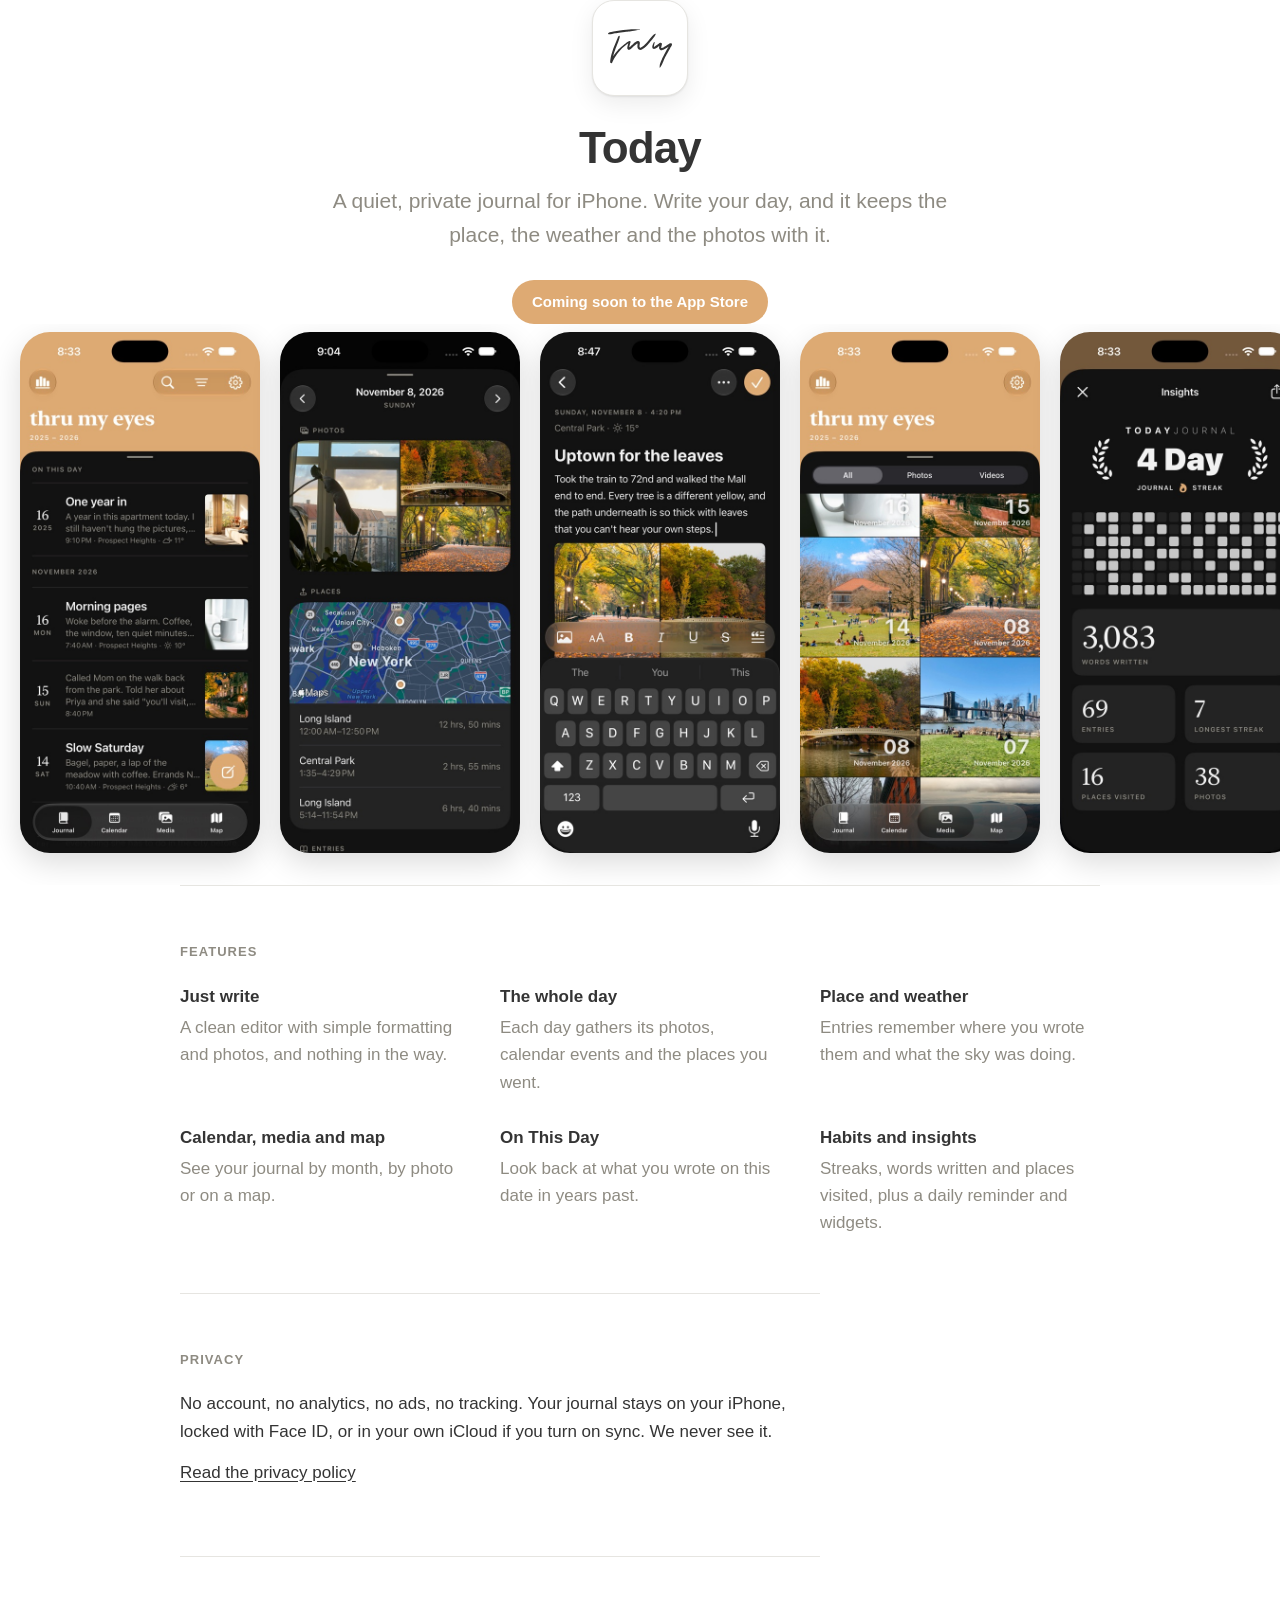
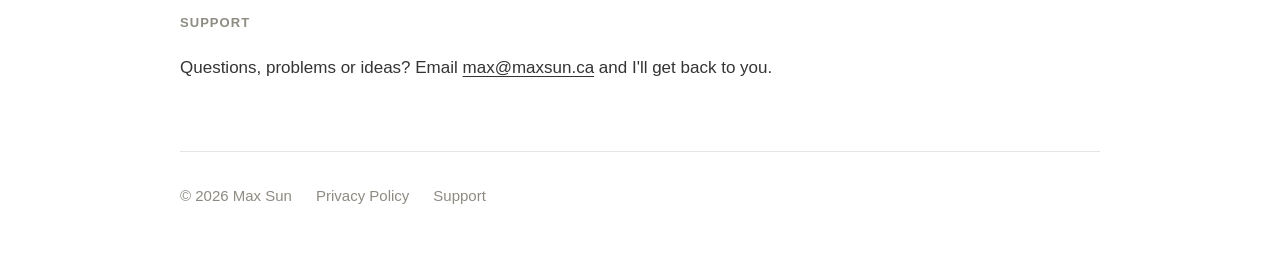
==== docs/index.html @ 7b28aa6d "Website: landing page and privacy policy for GitHub Pages Served from docs/ on main: the landing pag" ====
<!doctype html>
<html lang="en">
<head>
<meta charset="utf-8">
<meta name="viewport" content="width=device-width, initial-scale=1">
<title>Today: Daily Journal</title>
<meta name="description" content="A quiet, private journal for iPhone. Write your day; Today keeps the place, the weather and the photos with it.">
<style>
  :root { --ink: #343434; --stone: #8E8B82; --sand: #DEAA73; --bg: #FFFFFF; --wash: #F3F3F3; --rule: #E6E5E1; }
  @media (prefers-color-scheme: dark) { :root { --ink: #ECEBE8; --stone: #9C9990; --bg: #121212; --wash: #1C1C1C; --rule: #2A2A2A; } }
  * { box-sizing: border-box; }
  body { margin: 0; background: var(--bg); color: var(--ink);
         font: 17px/1.6 -apple-system, BlinkMacSystemFont, "SF Pro Text", "Helvetica Neue", Arial, sans-serif;
         -webkit-text-size-adjust: 100%; }
  .wrap { max-width: 960px; margin: 0 auto; padding: 0 20px; }
  header { text-align: center; padding: 96px 0 56px; }
  .icon { width: 96px; height: 96px; border-radius: 22px; background: var(--bg); margin: 0 auto 28px;
          box-shadow: 0 1px 2px rgba(0,0,0,.08), 0 8px 24px rgba(0,0,0,.08); border: 1px solid var(--rule);
          display: grid; place-items: center; }
  .icon span { width: 64px; height: 40px; background: var(--ink);
               -webkit-mask: url(images/mark.svg) center / contain no-repeat; mask: url(images/mark.svg) center / contain no-repeat; }
  h1 { font-size: 44px; line-height: 1.1; letter-spacing: -0.02em; margin: 0 0 12px; }
  .tagline { font-size: 21px; color: var(--stone); margin: 0 auto 28px; max-width: 30em; }
  .badge { display: inline-block; background: var(--sand); color: #fff; font-weight: 600; font-size: 15px;
           padding: 10px 20px; border-radius: 999px; }
  .shots { display: flex; gap: 20px; overflow-x: auto; padding: 8px 20px 32px; scroll-snap-type: x mandatory;
           justify-content: safe center; }
  .shots img { width: 240px; height: auto; border-radius: 30px; flex: none; scroll-snap-align: center;
               box-shadow: 0 10px 30px rgba(0,0,0,.14); }
  h2 { font-size: 13px; font-weight: 600; letter-spacing: 0.08em; text-transform: uppercase; color: var(--stone);
       margin: 0 0 20px; }
  section { padding: 56px 0; border-top: 1px solid var(--rule); }
  .features { display: grid; grid-template-columns: repeat(auto-fit, minmax(260px, 1fr)); gap: 28px 40px; }
  .features h3 { font-size: 17px; margin: 0 0 4px; }
  .features p { margin: 0; color: var(--stone); }
  .narrow { max-width: 640px; }
  p { margin: 0 0 14px; }
  a { color: inherit; text-underline-offset: 3px; }
  footer { color: var(--stone); font-size: 15px; padding: 32px 0 64px; border-top: 1px solid var(--rule);
           display: flex; gap: 24px; flex-wrap: wrap; }
  footer a { text-decoration: none; }
</style>
</head>
<body>
  <header class="wrap">
    <div class="icon" aria-hidden="true"><span></span></div>
    <h1>Today</h1>
    <p class="tagline">A quiet, private journal for iPhone. Write your day, and it keeps the place, the weather and the photos with it.</p>
    <span class="badge">Coming soon to the App Store</span>
  </header>

  <div class="shots" aria-label="Screenshots">
    <img src="images/journal.jpg" alt="The journal: entries with their date, place, weather and a photo">
    <img src="images/today.jpg" alt="A day: its photos and the places visited">
    <img src="images/editor.jpg" alt="Writing an entry with photos">
    <img src="images/media.jpg" alt="Every photo and video in the journal">
    <img src="images/insights.jpg" alt="Insights: streak, words written, entries and places">
  </div>

  <main class="wrap">
    <section>
      <h2>Features</h2>
      <div class="features">
        <div><h3>Just write</h3><p>A clean editor with simple formatting and photos, and nothing in the way.</p></div>
        <div><h3>The whole day</h3><p>Each day gathers its photos, calendar events and the places you went.</p></div>
        <div><h3>Place and weather</h3><p>Entries remember where you wrote them and what the sky was doing.</p></div>
        <div><h3>Calendar, media and map</h3><p>See your journal by month, by photo or on a map.</p></div>
        <div><h3>On This Day</h3><p>Look back at what you wrote on this date in years past.</p></div>
        <div><h3>Habits and insights</h3><p>Streaks, words written and places visited, plus a daily reminder and widgets.</p></div>
      </div>
    </section>

    <section class="narrow" id="privacy">
      <h2>Privacy</h2>
      <p>No account, no analytics, no ads, no tracking. Your journal stays on your iPhone, locked with Face ID, or in your own iCloud if you turn on sync. We never see it.</p>
      <p><a href="privacy/">Read the privacy policy</a></p>
    </section>

    <section class="narrow" id="support">
      <h2>Support</h2>
      <p>Questions, problems or ideas? Email <a href="mailto:max@maxsun.ca">max@maxsun.ca</a> and I'll get back to you.</p>
    </section>

    <footer>
      <span>© 2026 Max Sun</span>
      <a href="privacy/">Privacy Policy</a>
      <a href="mailto:max@maxsun.ca">Support</a>
    </footer>
  </main>
</body>
</html>
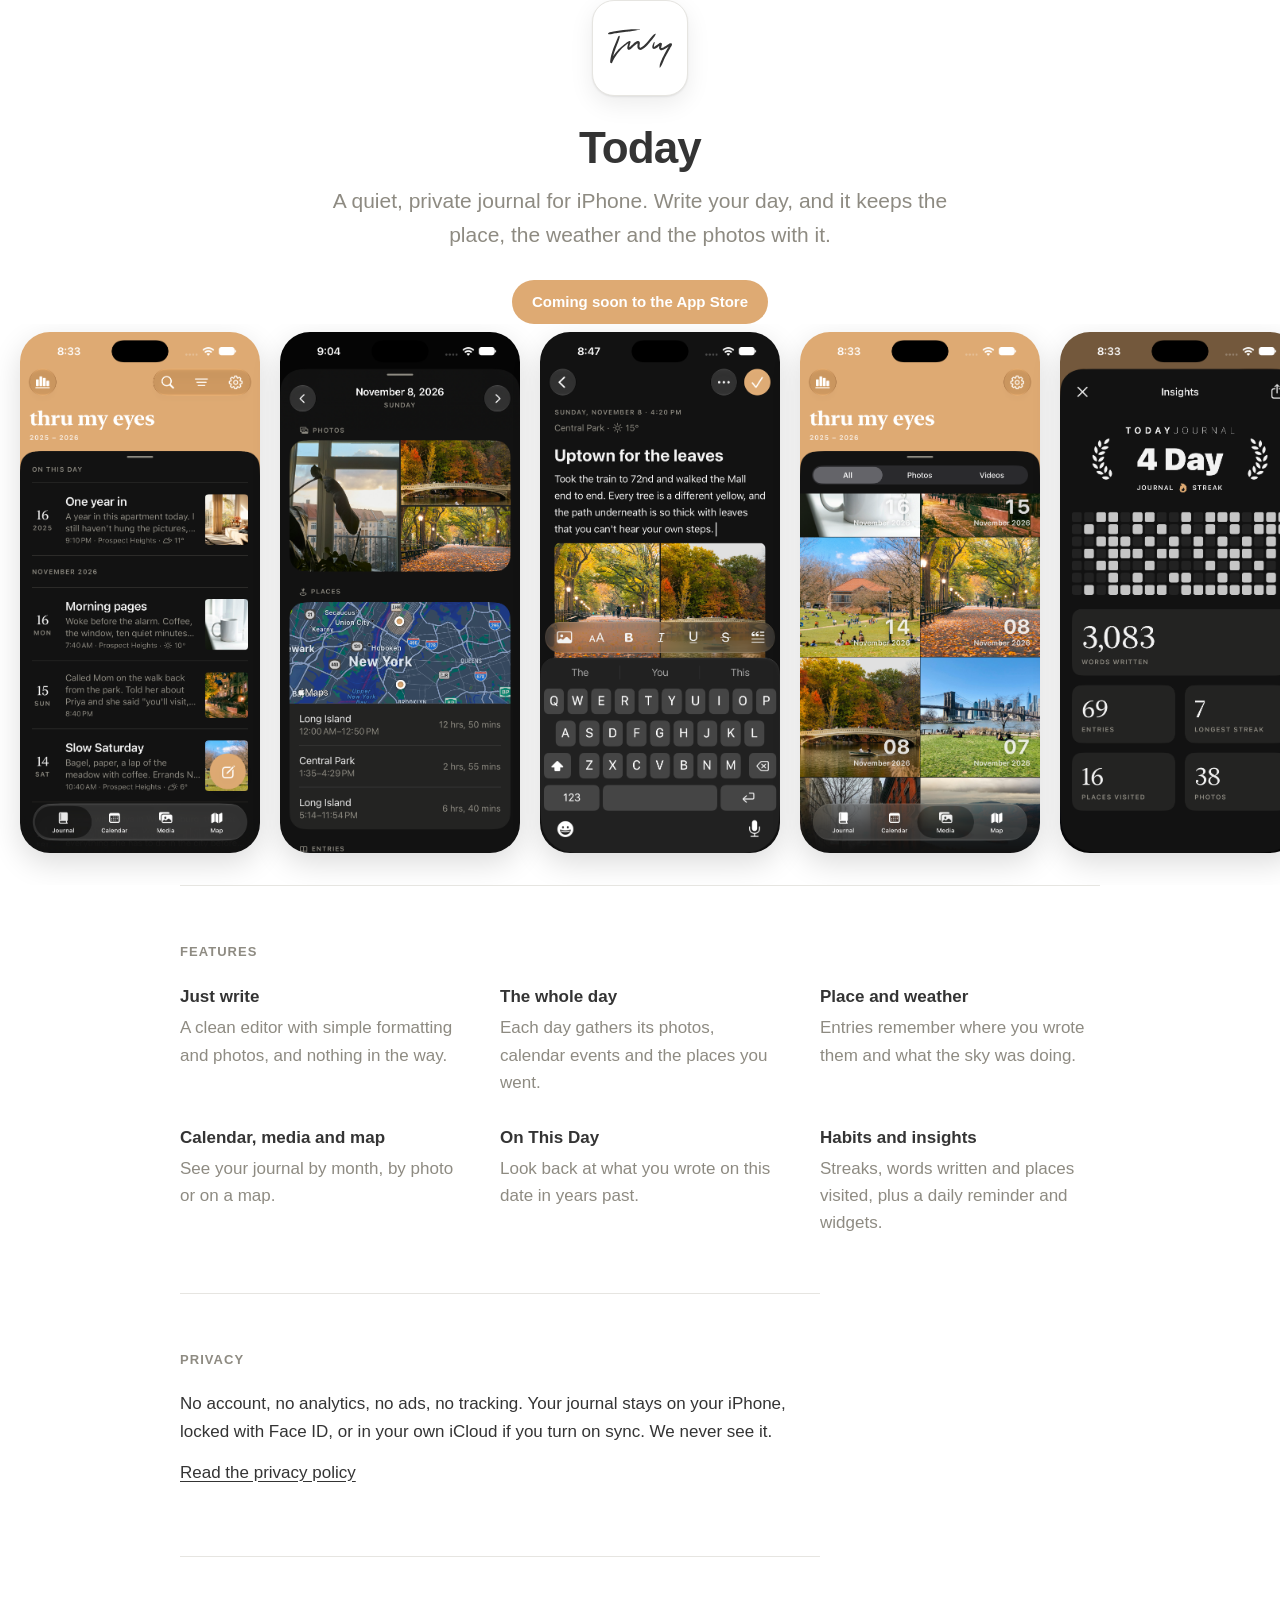
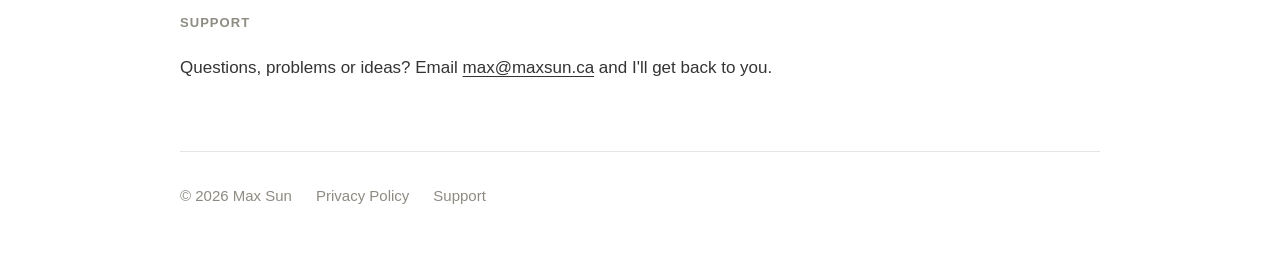
==== commit 6779ceed: "Website: full-size screenshots, and the App Store screenshots kept in the repo The landing page show" ====
--- a/docs/index.html
+++ b/docs/index.html
@@ -50,11 +50,11 @@
   </header>
 
   <div class="shots" aria-label="Screenshots">
-    <img src="images/journal.jpg" alt="The journal: entries with their date, place, weather and a photo">
-    <img src="images/today.jpg" alt="A day: its photos and the places visited">
-    <img src="images/editor.jpg" alt="Writing an entry with photos">
-    <img src="images/media.jpg" alt="Every photo and video in the journal">
-    <img src="images/insights.jpg" alt="Insights: streak, words written, entries and places">
+    <img src="images/journal.png" alt="The journal: entries with their date, place, weather and a photo">
+    <img src="images/today.png" alt="A day: its photos and the places visited">
+    <img src="images/editor.png" alt="Writing an entry with photos">
+    <img src="images/media.png" alt="Every photo and video in the journal">
+    <img src="images/insights.png" alt="Insights: streak, words written, entries and places">
   </div>
 
   <main class="wrap">
